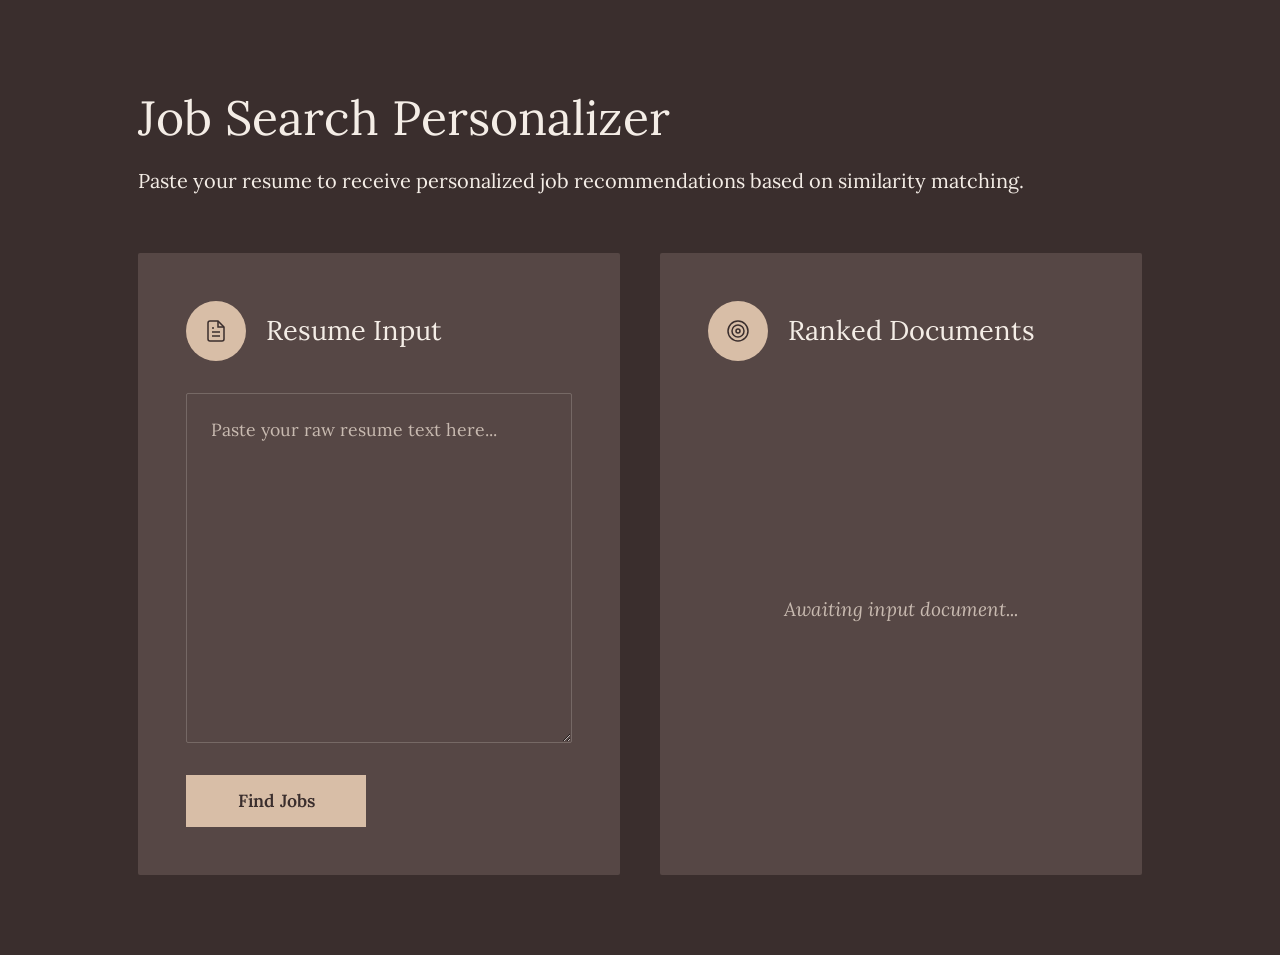
==== dashboard.html @ 30c0c833 "feat: Add full landing page and split-screen auth flow" ====
<!-- 
  ========================================================
  JOB SEARCH PERSONALIZER - FRONTEND
  This HTML file provides the structure for the app.
  It is designed to cleanly separate the "Query" (Resume)
  from the "Results" (Job Matches).
  ======================================================== 
-->
<!DOCTYPE html>
<html lang="en">
<head>
    <meta charset="UTF-8">
    <title>Job Search Personalizer</title>
    
    <!-- 1. Import a Google Font. "Lora" is a Serif font that beautifully matches our presentation deck. -->
    <link href="https://fonts.googleapis.com/css2?family=Lora:ital,wght@0,400;0,500;0,600;1,400&display=swap" rel="stylesheet">
    
    <!-- 2. Link our stylesheet to make everything look good -->
    <link rel="stylesheet" href="style.css?v=2">
</head>
<body>
    <!-- The main container holding our entire application -->
    <div class="app-container">
        
        <!-- HEADER: Title and short description of our tool -->
        <header class="app-header">
            <h1>Job Search Personalizer</h1>
            <p>Paste your resume to receive personalized job recommendations based on similarity matching.</p>
        </header>

        <!-- MAIN GRID: This divides our screen into two equal columns -->
        <main class="dashboard-grid">
            
            <!-- COLUMN 1: The Input Panel (Query) -->
            <section class="panel input-panel">
                <div class="panel-header">
                    <!-- A decorative SVG icon matching our presentation theme -->
                    <div class="icon-circle">
                         <svg width="24" height="24" viewBox="0 0 24 24" fill="none" stroke="currentColor" stroke-width="1.5"><path d="M14 2H6a2 2 0 0 0-2 2v16a2 2 0 0 0 2 2h12a2 2 0 0 0 2-2V8z"></path><polyline points="14 2 14 8 20 8"></polyline><line x1="16" y1="13" x2="8" y2="13"></line><line x1="16" y1="17" x2="8" y2="17"></line><polyline points="10 9 9 9 8 9"></polyline></svg>
                    </div>
                    <h2>Resume Input</h2>
                </div>
                
                <!-- The text area where users actually paste their resume -->
                <div class="panel-body">
                    <textarea id="resume-input" placeholder="Paste your raw resume text here..."></textarea>
                </div>
                
                <!-- The submit area containing our primary button -->
                <div class="panel-footer">
                    <button id="find-jobs-btn" class="primary-btn">
                        <!-- We separate the text and the loader so we can hide/show them in Javascript -->
                        <span class="btn-text">Find Jobs</span>
                        <span class="loader hidden"></span>
                    </button>
                </div>
            </section>

            <!-- COLUMN 2: The Results Panel (Ranked Recommendations) -->
            <section class="panel results-panel">
                <div class="panel-header">
                    <!-- Target icon representing matching/accuracy -->
                    <div class="icon-circle">
                        <svg width="24" height="24" viewBox="0 0 24 24" fill="none" stroke="currentColor" stroke-width="1.5"><circle cx="12" cy="12" r="10"></circle><circle cx="12" cy="12" r="6"></circle><circle cx="12" cy="12" r="2"></circle></svg>
                    </div>
                    <h2>Ranked Documents</h2>
                </div>
                
                <div class="panel-body">
                    <!-- This placeholder text shows BEFORE the user clicks "Find Jobs" -->
                    <div id="results-placeholder" class="placeholder-state">
                        <p>Awaiting input document...</p>
                    </div>
                    
                    <!-- This hidden list will be populated with job cards via JavaScript -->
                    <div id="job-results" class="job-list hidden">
                        <!-- Javascript will insert HTML here! -->
                    </div>
                </div>
            </section>
            
        </main>
    </div>
    
    <!-- 3. Connect our JavaScript logic (must run after HTML elements exist) -->
    <script src="script.js"></script>
</body>
</html>
---- style.css ----
/* 
  ========================================================
  JOB SEARCH PERSONALIZER - STYLES
  We use CSS to make our app look exactly like the slides.
  ======================================================== 
*/

/* --- 1. CSS VARIABLES (Color Palette) --- 
   Variables make it easy to reuse our specific slide deck colors. */
:root {
    --bg-main: #3a2e2d;        /* Deep espresso brown (Main background) */
    --bg-panel: #564745;       /* Lighter taupe (For our left & right boxes) */
    --accent-peach: #d8bea7;   /* The pale peach/tan accent color */
    --text-light: #f4ede6;     /* Bright off-white for headers and main text */
    --text-muted: #c8bab0;     /* Darker grey-ish text for subtitles/placeholders */
    
    /* Using the Serif font we imported in HTML */
    --font-serif: 'Lora', Georgia, 'Times New Roman', serif;
}

/* --- 2. GLOBAL RESET --- 
   This removes default browser margins so our design is consistent. */
* {
    box-sizing: border-box; /* Ensures padding is included in element width */
    margin: 0;
    padding: 0;
}

/* --- 3. BASIC BODY STYLING --- */
body {
    font-family: var(--font-serif);
    background-color: var(--bg-main);
    color: var(--text-light);
    line-height: 1.6;
    min-height: 100vh;
}

.app-container {
    width: 100%;
    max-width: 1100px;
    margin: 0 auto;
    padding: 5rem 3rem;
    display: flex;
    flex-direction: column;
    gap: 3.5rem;            /* Space between header and the panels */
}

/* --- 4. HEADER STYLES --- */
.app-header h1 {
    font-size: 3rem;
    font-weight: 400;
    margin-bottom: 0.5rem;
}

.app-header p {
    font-size: 1.25rem;
    color: var(--text-light);
}

/* --- 5. DASHBOARD GRID LAYOUT --- 
   We use CSS Grid to easily place the two panels side-by-side. */
.dashboard-grid {
    display: grid;
    grid-template-columns: 1fr 1fr; /* Splits into 2 equal columns */
    gap: 2.5rem;                    /* Space between columns */
    align-items: stretch;           /* Makes both columns the same height */
}

/* --- 6. PANELS (Left & Right Boxes) --- */
.panel {
    background-color: var(--bg-panel);
    border-radius: 2px;             /* Very slight rounding, mostly flat */
    display: flex;                  
    flex-direction: column;         /* Stacks contents top-to-bottom */
    padding: 3rem;
}

.panel-header {
    display: flex;
    align-items: center;            /* Aligns the circle icon and text together */
    gap: 1.25rem;
    margin-bottom: 2rem;
}

/* The circular peach accents matching the slides */
.icon-circle {
    width: 60px;
    height: 60px;
    background-color: var(--accent-peach);
    border-radius: 50%;
    display: flex;
    align-items: center;
    justify-content: center;
    color: var(--bg-main);          /* Icon draws dark against the light peach */
}

.panel-header h2 {
    font-size: 1.7rem;
    font-weight: 400;
}

/* --- 7. INPUT AREA (Query Textarea) --- */
.panel-body {
    flex: 1; /* Pushes footer down by taking up remaining space */
    display: flex;
    flex-direction: column;
}

textarea {
    width: 100%;
    flex: 1;
    min-height: 350px;
    background-color: transparent;
    border: 1px solid rgba(244, 237, 230, 0.2); /* Semi-transparent border */
    border-radius: 2px;
    padding: 1.5rem;
    font-family: var(--font-serif); /* Keep text serif inside the box */
    font-size: 1.1rem;
    color: var(--text-light);
    resize: vertical;
    outline: none;
    transition: border-color 0.2s; /* Smooth glow when clicked */
}

textarea:focus {
    border-color: var(--accent-peach);
}

textarea::placeholder {
    color: var(--text-muted);
}

/* --- 8. PRIMARY BUTTON & LOADER --- */
.panel-footer {
    margin-top: 2rem;
}

.primary-btn {
    background-color: var(--accent-peach);
    color: var(--bg-main);
    border: none;
    padding: 0.9rem 2.8rem;
    font-size: 1.1rem;
    font-family: var(--font-serif);
    font-weight: 600;
    cursor: pointer;
    display: flex;
    align-items: center;
    justify-content: center;
    min-width: 180px;
}

.primary-btn:hover {
    opacity: 0.9;
}

.primary-btn:disabled {
    opacity: 0.7;
    cursor: not-allowed;
}

/* Utility class to quickly hide things using JS */
.hidden {
    display: none !important;
}

/* CSS Animation for the spinner */
.loader {
    width: 20px;
    height: 20px;
    border: 2px solid var(--bg-main);
    border-radius: 50%;
    border-top-color: transparent;
    animation: spin 1s linear infinite; /* Loops forever */
}

@keyframes spin {
    to { transform: rotate(360deg); }
}

/* --- 9. RESULTS LIST & JOB CARDS (Ranked Documents) --- */
.placeholder-state {
    flex: 1;
    display: flex;
    align-items: center;
    justify-content: center;
    color: var(--text-muted);
    font-size: 1.2rem;
    font-style: italic;
}

.job-list {
    display: flex;
    flex-direction: column;
    gap: 1.8rem;
    max-height: 430px;
    overflow-y: auto;          /* Allows scrolling if results are too long! */
    padding-right: 0.5rem;
}

/* Custom scrollbar for the results list to make it elegant */
.job-list::-webkit-scrollbar { width: 6px; }
.job-list::-webkit-scrollbar-thumb { 
    background-color: var(--text-muted); 
    border-radius: 3px; 
}

/* The individual result items */
.job-card {
    border: 1px solid rgba(244, 237, 230, 0.2);
    padding: 1.5rem;
    background-color: transparent;
    display: flex;
    flex-direction: column;
    gap: 0.85rem;
}

/* Special spotlight styling for highest ranked job */
.job-card.top-match {
    border-color: var(--accent-peach);
    border-width: 2px;
}

.top-match-label {
    align-self: flex-start; /* Keeps the label tight and not full width */
    color: var(--bg-main);
    background-color: var(--accent-peach);
    font-size: 0.8rem;
    font-weight: 600;
    text-transform: uppercase;
    padding: 0.25rem 0.6rem;
    border-radius: 2px;
}

.job-header {
    display: flex;
    justify-content: space-between;
    align-items: baseline;
}

.job-title {
    font-size: 1.35rem;
    font-weight: 400;
}

.job-match-score {
    font-size: 1rem;
    color: var(--accent-peach);
    font-style: italic;
}

.job-desc {
    font-size: 1.05rem;
    color: var(--text-muted);
}

/* Simple text underline to highlight NLP extracted skills */
.keyword-highlight {
    color: var(--accent-peach);
    border-bottom: 1px dashed var(--accent-peach);
}

/* --- 10. LOGIN PAGE STYLES --- */
.login-body {
    display: flex;
    justify-content: center;
    align-items: center; /* Vertically centers the login card on screen */
    padding: 2rem;
}

.login-container {
    width: 100%;
    max-width: 450px;
}

.input-group {
    display: flex;
    flex-direction: column;
    margin-bottom: 1.5rem;
}

.input-group label {
    margin-bottom: 0.5rem;
    font-size: 0.95rem;
    color: var(--text-light);
}

.input-group input {
    background-color: transparent;
    border: 1px solid rgba(244, 237, 230, 0.2);
    border-radius: 2px;
    padding: 1rem;
    font-family: var(--font-serif);
    color: var(--text-light);
    font-size: 1.05rem;
    outline: none;
    transition: border-color 0.2s;
}

.input-group input:focus {
    border-color: var(--accent-peach);
}

/* --- 11. JOB DETAILS & MODAL STYLES --- */
.job-details-panel {
    padding-top: 2rem; 
}

.back-link {
    color: var(--accent-peach);
    text-decoration: none;
    font-size: 1.1rem;
    margin-bottom: 1rem;
    display: inline-block;
    transition: opacity 0.2s;
}

.back-link:hover {
    opacity: 0.8;
}

/* auth helper classes */
.auth-header {
    justify-content: center;
    margin-bottom: 0.5rem;
}
.auth-title {
    text-align: center;
    margin-bottom: 2rem;
    font-weight: 400;
}
.btn-block {
    width: 100%;
    margin-top: 1rem;
}
.auth-footer-text {
    text-align: center;
    margin-top: 1.5rem;
    color: var(--text-muted);
    font-size: 0.95rem;
}
.auth-footer-text a {
    color: var(--accent-peach);
}

/* detail UI classes */
.detail-container {
    max-width: 800px;
}
.detail-header {
    align-items: center;
    border-bottom: 1px solid rgba(244, 237, 230, 0.2);
    padding-bottom: 1.5rem;
    margin-bottom: 1.5rem;
}
.detail-header h1 {
    font-size: 2.5rem;
    margin-bottom: 0.5rem;
    font-weight: 400;
}
.role-desc-title {
    margin-bottom: 1rem;
    color: var(--accent-peach);
    font-weight: 500;
}
.role-desc-text {
    font-size: 1.2rem;
    line-height: 1.8;
    color: var(--text-muted);
}
.apply-footer {
    margin-top: 3.5rem;
    justify-content: center;
}
.btn-lg {
    font-size: 1.3rem;
    padding: 1rem 4rem;
}

/* Base modal styles */
.modal {
    position: fixed;
    top: 0; 
    left: 0; 
    width: 100%; 
    height: 100%;
    background-color: rgba(0,0,0,0.7); 
    display: none; 
    align-items: center;
    justify-content: center;
    z-index: 1000;
}
.modal-content {
    max-width: 500px;
    width: 90%;
    padding: 3rem;
    box-shadow: 0 10px 40px rgba(0,0,0,0.6); 
}
.modal-icon {
    margin: 0 auto 1.5rem auto;
    background-color: #a7d8be;
    color: var(--bg-main);
}
.modal-title {
    text-align: center;
    margin-bottom: 1rem;
    font-weight: 400;
}
.modal-text {
    text-align: center;
    color: var(--text-muted);
    font-size: 1.1rem;
    line-height: 1.6;
    margin-bottom: 2.5rem;
}

/* --- 12. SPLIT SCREEN AUTHENTICATION --- */
.auth-split-layout {
    display: flex;
    width: 100vw;
    height: 100vh;
    position: fixed;
    top: 0;
    left: 0;
    margin: 0;
    padding: 0;
}

.auth-banner {
    flex: 1;
    background-color: var(--bg-main);
    display: flex;
    align-items: center;
    justify-content: center;
    padding: 4rem;
    border-right: 1px solid rgba(244, 237, 230, 0.05); /* very subtle divide */
}

.banner-content {
    max-width: 500px;
}

.banner-icon {
    width: 80px;
    height: 80px;
    margin-bottom: 2.5rem;
}

.auth-banner h2 {
    font-size: 3.5rem;
    line-height: 1.25;
    margin-bottom: 1.5rem;
    font-weight: 400;
}

.auth-banner p {
    font-size: 1.3rem;
    color: var(--text-muted);
    line-height: 1.7;
}

.auth-form-container {
    flex: 1;
    background-color: var(--bg-panel);
    display: flex;
    align-items: center;
    justify-content: center;
    padding: 4rem;
}

.auth-form-wrapper {
    width: 100%;
    max-width: 440px;
}

.auth-subtitle {
    font-size: 1.1rem;
    color: var(--text-muted);
    margin-bottom: 2.5rem;
    margin-top: -1.5rem;
}

.align-left {
    text-align: left;
}

.auth-actions {
    display: flex;
    justify-content: space-between;
    align-items: center;
    margin-bottom: 1.5rem;
    font-size: 0.95rem;
}

.remember-me {
    display: flex;
    align-items: center;
    gap: 0.5rem;
    color: var(--text-muted);
    cursor: pointer;
}

.text-link {
    color: var(--accent-peach);
    text-decoration: none;
    transition: opacity 0.2s;
}

.text-link:hover {
    opacity: 0.8;
}

/* --- 13. LANDING PAGE STYLES --- */
.landing-body {
    padding: 0;
    display: block; /* Override default centered flex layout from body tag */
}

/* Navbar */
.landing-nav {
    display: flex;
    justify-content: space-between;
    align-items: center;
    padding: 1.5rem 4%;
    background-color: var(--bg-main);
    border-bottom: 1px solid rgba(244, 237, 230, 0.1);
    position: sticky;
    top: 0;
    z-index: 100;
}
.nav-brand {
    display: flex;
    align-items: center;
    gap: 1rem;
    font-size: 1.4rem;
    font-weight: 500;
    color: var(--text-light);
}
.nav-icon {
    width: 40px;
    height: 40px;
    background-color: transparent !important;
    border: 2px solid var(--accent-peach);
    color: var(--accent-peach) !important;
}
.nav-links {
    display: flex;
    align-items: center;
    gap: 2rem;
}
.nav-login {
    color: var(--text-light);
    text-decoration: none;
    font-size: 1.1rem;
    transition: color 0.2s;
}
.nav-login:hover {
    color: var(--accent-peach);
}
.nav-signup {
    padding: 0.6rem 1.8rem;
    min-width: auto;
}

/* Hero Section */
.hero-section {
    padding: 7rem 4%;
    text-align: center;
    background: linear-gradient(180deg, var(--bg-main) 0%, rgba(58, 46, 45, 0.9) 100%);
    border-bottom: 1px dashed rgba(244, 237, 230, 0.1);
}
.hero-content {
    max-width: 900px;
    margin: 0 auto;
    display: flex;
    flex-direction: column;
    align-items: center;
    gap: 1.5rem;
}
.hero-content h1 {
    font-size: 3.8rem;
    font-weight: 400;
    line-height: 1.2;
}
.hero-content p {
    font-size: 1.25rem;
    color: var(--text-muted);
    line-height: 1.6;
    max-width: 800px;
}
.hero-subtext {
    font-size: 1.15rem !important;
    font-style: italic;
    color: var(--accent-peach) !important;
}
.hero-btn {
    margin-top: 2rem;
    font-size: 1.25rem;
    padding: 1.2rem 3.5rem;
}

/* Features Section */
.features-section {
    padding: 6rem 4%;
    background-color: var(--bg-panel);
}
.section-title {
    font-size: 2.8rem;
    font-weight: 400;
    text-align: center;
    margin-bottom: 3.5rem;
}
.section-subtitle {
    text-align: center;
    color: var(--accent-peach);
    font-size: 1.2rem;
    margin-top: -2.5rem;
    margin-bottom: 4rem;
}
.features-grid {
    display: grid;
    grid-template-columns: repeat(auto-fit, minmax(250px, 1fr));
    gap: 2rem;
    max-width: 1200px;
    margin: 0 auto;
}
.feature-card {
    padding: 3rem 2rem;
    align-items: flex-start;
    background-color: var(--bg-main) !important;
    border: none !important;
}
.feature-icon {
    width: 55px;
    height: 55px;
    margin-bottom: 1.8rem;
}
.feature-card h3 {
    font-size: 1.4rem;
    font-weight: 500;
    margin-bottom: 1rem;
}
.feature-card p {
    font-size: 1.05rem;
    color: var(--text-muted);
    line-height: 1.6;
}

/* How It Works Flow */
.how-it-works-section {
    padding: 6rem 4%;
    background-color: var(--bg-main);
}
.flow-container {
    display: flex;
    justify-content: space-between;
    align-items: stretch;
    max-width: 1200px;
    margin: 0 auto;
    gap: 1.5rem;
}
.flow-step {
    flex: 1;
    padding: 2.5rem 1.5rem;
    text-align: center;
    background-color: var(--bg-panel);
}
.flow-step h3 {
    font-size: 1.25rem;
    margin-bottom: 1rem;
    color: var(--text-light);
    font-weight: 500;
}
.flow-step p {
    font-size: 1rem;
    color: var(--text-muted);
}
.flow-arrow {
    font-size: 2rem;
    color: var(--accent-peach);
    opacity: 0.5;
    display: flex;
    align-items: center;
}

/* Footer */
.landing-footer {
    padding: 3rem 2rem;
    text-align: center;
    background-color: var(--bg-panel);
    border-top: 1px solid rgba(244, 237, 230, 0.1);
    color: var(--text-muted);
    font-size: 1rem;
}
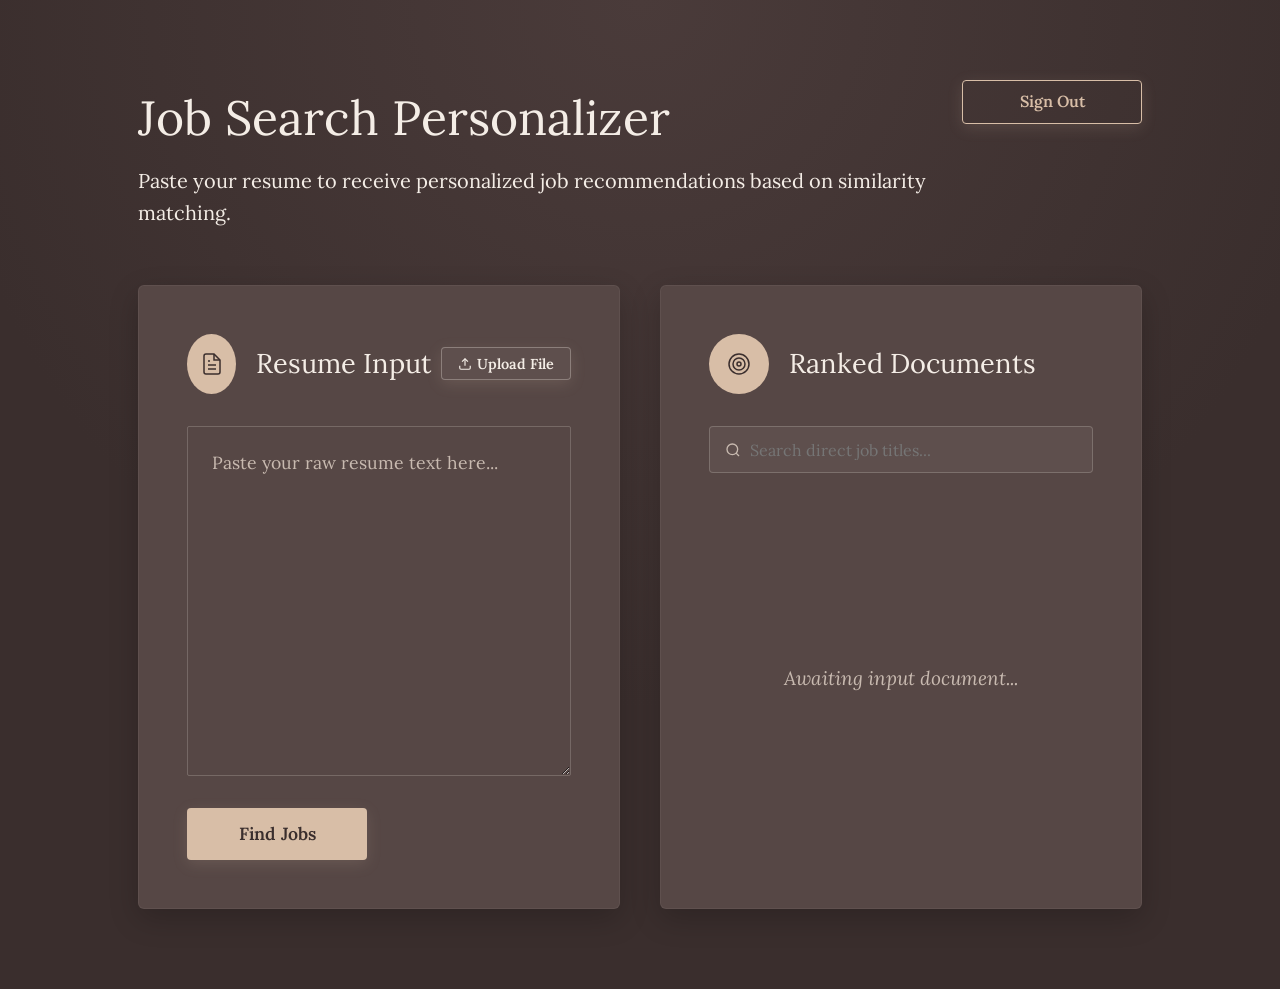
==== commit 7d27e5dd: "feat: Add premium animations, gradients, and hover states" ====
--- a/dashboard.html
+++ b/dashboard.html
@@ -16,16 +16,19 @@
     <link href="https://fonts.googleapis.com/css2?family=Lora:ital,wght@0,400;0,500;0,600;1,400&display=swap" rel="stylesheet">
     
     <!-- 2. Link our stylesheet to make everything look good -->
-    <link rel="stylesheet" href="style.css?v=2">
+    <link rel="stylesheet" href="style.css?v=3">
 </head>
 <body>
     <!-- The main container holding our entire application -->
     <div class="app-container">
         
         <!-- HEADER: Title and short description of our tool -->
-        <header class="app-header">
-            <h1>Job Search Personalizer</h1>
-            <p>Paste your resume to receive personalized job recommendations based on similarity matching.</p>
+        <header class="app-header" style="display: flex; justify-content: space-between; align-items: flex-start;">
+            <div>
+                <h1>Job Search Personalizer</h1>
+                <p>Paste your resume to receive personalized job recommendations based on similarity matching.</p>
+            </div>
+            <a href="login.html" class="primary-btn" style="background-color: transparent; border: 1px solid var(--accent-peach); color: var(--accent-peach); text-decoration: none; padding: 0.5rem 1.5rem; font-size: 1rem;">Sign Out</a>
         </header>
 
         <!-- MAIN GRID: This divides our screen into two equal columns -->
@@ -38,7 +41,13 @@
                     <div class="icon-circle">
                          <svg width="24" height="24" viewBox="0 0 24 24" fill="none" stroke="currentColor" stroke-width="1.5"><path d="M14 2H6a2 2 0 0 0-2 2v16a2 2 0 0 0 2 2h12a2 2 0 0 0 2-2V8z"></path><polyline points="14 2 14 8 20 8"></polyline><line x1="16" y1="13" x2="8" y2="13"></line><line x1="16" y1="17" x2="8" y2="17"></line><polyline points="10 9 9 9 8 9"></polyline></svg>
                     </div>
-                    <h2>Resume Input</h2>
+                    <div style="display: flex; justify-content: space-between; width: 100%; align-items: center;">
+                        <h2>Resume Input</h2>
+                        <button type="button" class="primary-btn" style="padding: 0.4rem 1rem; font-size: 0.9rem; background-color: rgba(244, 237, 230, 0.05); border: 1px solid rgba(244, 237, 230, 0.3); color: var(--text-light); min-width: auto; cursor: pointer;">
+                            <svg width="14" height="14" viewBox="0 0 24 24" fill="none" stroke="currentColor" stroke-width="2" style="margin-right: 5px; vertical-align: middle;"><path d="M21 15v4a2 2 0 0 1-2 2H5a2 2 0 0 1-2-2v-4"></path><polyline points="17 8 12 3 7 8"></polyline><line x1="12" y1="3" x2="12" y2="15"></line></svg>
+                            Upload File
+                        </button>
+                    </div>
                 </div>
                 
                 <!-- The text area where users actually paste their resume -->
@@ -67,6 +76,11 @@
                 </div>
                 
                 <div class="panel-body">
+                    <!-- Added Search Bar -->
+                    <div style="margin-bottom: 1.5rem; position: relative;">
+                        <svg width="16" height="16" viewBox="0 0 24 24" fill="none" stroke="var(--text-muted)" stroke-width="2" style="position: absolute; left: 1rem; top: 50%; transform: translateY(-50%);"><circle cx="11" cy="11" r="8"></circle><line x1="21" y1="21" x2="16.65" y2="16.65"></line></svg>
+                        <input type="text" placeholder="Search direct job titles..." style="width: 100%; padding: 0.8rem 1rem 0.8rem 2.5rem; background: rgba(244,237,230,0.05); border: 1px solid rgba(244, 237, 230, 0.2); border-radius: 4px; color: var(--text-light); font-family: var(--font-serif); font-size: 1rem; outline: none;">
+                    </div>
                     <!-- This placeholder text shows BEFORE the user clicks "Find Jobs" -->
                     <div id="results-placeholder" class="placeholder-state">
                         <p>Awaiting input document...</p>
--- a/style.css
+++ b/style.css
@@ -27,9 +27,14 @@
 }
 
 /* --- 3. BASIC BODY STYLING --- */
+@keyframes fadeUp {
+    from { opacity: 0; transform: translateY(20px); }
+    to { opacity: 1; transform: translateY(0); }
+}
+
 body {
     font-family: var(--font-serif);
-    background-color: var(--bg-main);
+    background: radial-gradient(circle at 50% 0%, #4a3b3a 0%, var(--bg-main) 60%);
     color: var(--text-light);
     line-height: 1.6;
     min-height: 100vh;
@@ -69,10 +74,13 @@
 /* --- 6. PANELS (Left & Right Boxes) --- */
 .panel {
     background-color: var(--bg-panel);
-    border-radius: 2px;             /* Very slight rounding, mostly flat */
+    border: 1px solid rgba(255, 255, 255, 0.05); /* Sleek glass border */
+    border-radius: 6px;             /* Slightly softer corners */
+    box-shadow: 0 10px 30px rgba(0, 0, 0, 0.2); /* Deep elegant shadow */
     display: flex;                  
     flex-direction: column;         /* Stacks contents top-to-bottom */
     padding: 3rem;
+    animation: fadeUp 0.6s ease-out backwards; /* Entrance animation */
 }
 
 .panel-header {
@@ -139,6 +147,7 @@
     background-color: var(--accent-peach);
     color: var(--bg-main);
     border: none;
+    border-radius: 4px; /* Sleek button shape */
     padding: 0.9rem 2.8rem;
     font-size: 1.1rem;
     font-family: var(--font-serif);
@@ -148,10 +157,13 @@
     align-items: center;
     justify-content: center;
     min-width: 180px;
+    transition: all 0.3s cubic-bezier(0.25, 0.8, 0.25, 1); /* Smooth hover */
+    box-shadow: 0 4px 15px rgba(216, 190, 167, 0.15); /* Peach glow */
 }
 
 .primary-btn:hover {
-    opacity: 0.9;
+    transform: translateY(-2px);
+    box-shadow: 0 8px 20px rgba(216, 190, 167, 0.3);
 }
 
 .primary-btn:disabled {
@@ -207,18 +219,27 @@
 
 /* The individual result items */
 .job-card {
-    border: 1px solid rgba(244, 237, 230, 0.2);
+    border: 1px solid rgba(244, 237, 230, 0.15);
+    border-radius: 6px;
     padding: 1.5rem;
-    background-color: transparent;
+    background-color: rgba(255, 255, 255, 0.02); /* Slight contrast */
     display: flex;
     flex-direction: column;
     gap: 0.85rem;
+    transition: all 0.3s ease;
+}
+
+.job-card:hover {
+    transform: translateY(-3px);
+    border-color: rgba(216, 190, 167, 0.6);
+    box-shadow: 0 8px 24px rgba(0, 0, 0, 0.15);
 }
 
 /* Special spotlight styling for highest ranked job */
 .job-card.top-match {
     border-color: var(--accent-peach);
     border-width: 2px;
+    background: linear-gradient(180deg, rgba(216, 190, 167, 0.05) 0%, transparent 100%);
 }
 
 .top-match-label {
@@ -576,6 +597,7 @@
     flex-direction: column;
     align-items: center;
     gap: 1.5rem;
+    animation: fadeUp 0.8s ease-out backwards;
 }
 .hero-content h1 {
     font-size: 3.8rem;
@@ -627,8 +649,15 @@
 .feature-card {
     padding: 3rem 2rem;
     align-items: flex-start;
-    background-color: var(--bg-main) !important;
-    border: none !important;
+    background-color: rgba(255, 255, 255, 0.03) !important;
+    border: 1px solid rgba(255, 255, 255, 0.05) !important;
+    border-radius: 6px;
+    box-shadow: 0 10px 30px rgba(0, 0, 0, 0.15);
+    transition: transform 0.3s ease, border-color 0.3s ease;
+}
+.feature-card:hover {
+    transform: translateY(-5px);
+    border-color: var(--accent-peach) !important;
 }
 .feature-icon {
     width: 55px;
